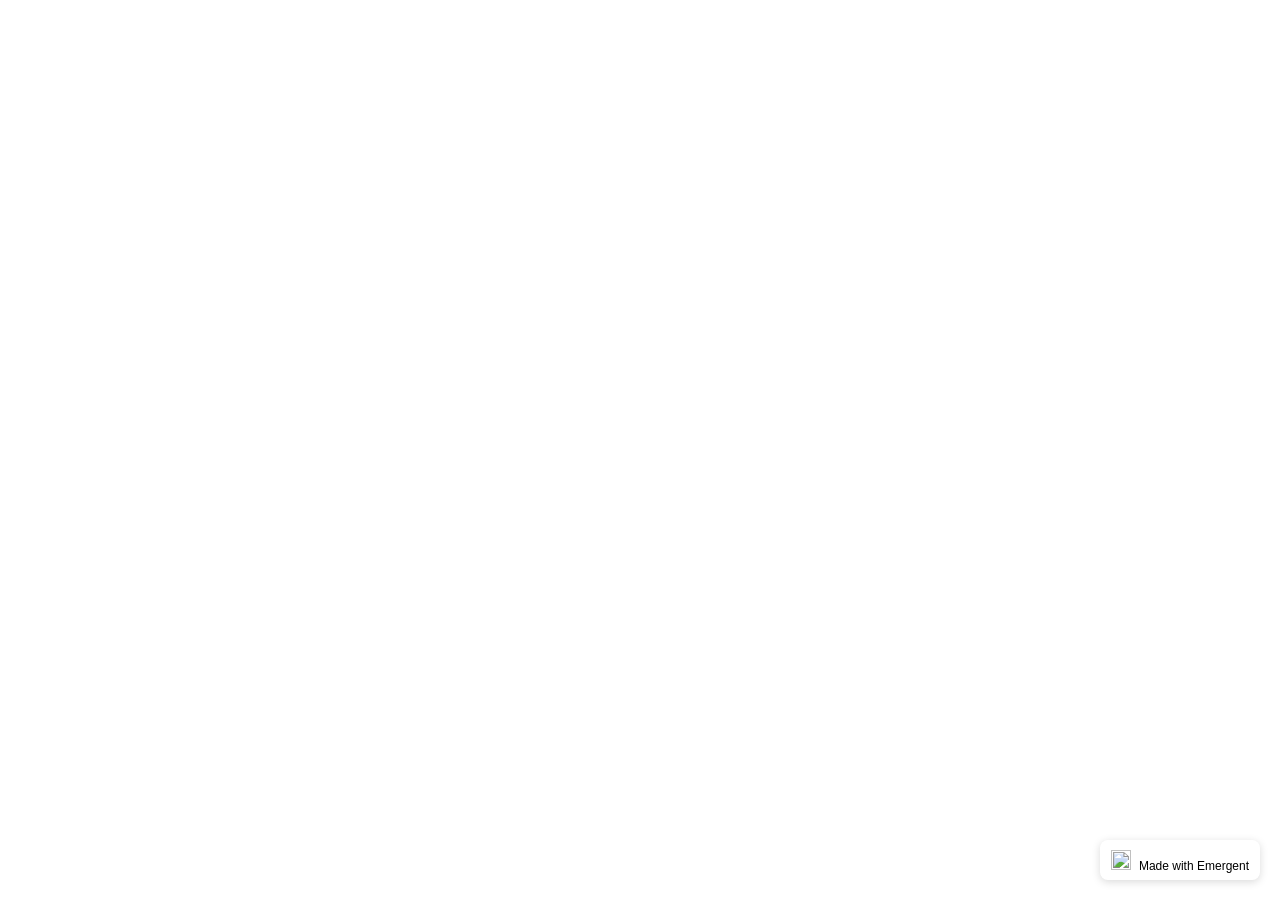
==== frontend/public/index.html @ a9441488 "auto-commit for 6089c829-f710-438a-add4-bfd6d926f792" ====
<!doctype html>
<html lang="en">
    <head>
        <meta charset="utf-8" />
        <meta name="viewport" content="width=device-width, initial-scale=1" />
        <meta name="theme-color" content="#000000" />
        <meta name="description" content="A product of emergent.sh" />
        <!--
        manifest.json provides metadata used when your web app is installed on a
        user's mobile device or desktop. See https://developers.google.com/web/fundamentals/web-app-manifest/
        -->
        <!--
        Notice the use of %PUBLIC_URL% in the tags above.
        It will be replaced with the URL of the `public` folder during the build.
        Only files inside the `public` folder can be referenced from the HTML.

        Unlike "/favicon.ico" or "favicon.ico", "%PUBLIC_URL%/favicon.ico" will
        work correctly both with client-side routing and a non-root public URL.
        Learn how to configure a non-root public URL by running `npm run build`.
        -->
        <title>Emergent | Fullstack App</title>
        <script src="https://assets.emergent.sh/scripts/emergent-main.js"></script>
        <!--
        These two scripts have been added for the Visual Edits, please do not edit or remove them
        -->
        <script>
            // Only load visual edit scripts when inside an iframe
            if (window.self !== window.top) {
                // Load debug monitor script
                var debugMonitorScript = document.createElement('script');
                debugMonitorScript.src = 'https://assets.emergent.sh/scripts/debug-monitor.js';
                document.head.appendChild(debugMonitorScript);

                // Configure Tailwind
                window.tailwind = window.tailwind || {};
                tailwind.config = {
                    corePlugins: { preflight: false },
                };

                // Load Tailwind CDN
                var tailwindScript = document.createElement('script');
                tailwindScript.src = 'https://cdn.tailwindcss.com';
                document.head.appendChild(tailwindScript);
            }
        </script>
    </head>
    <body>
        <noscript>You need to enable JavaScript to run this app.</noscript>
        <div id="root"></div>
        <!--
      This HTML file is a template.
      If you open it directly in the browser, you will see an empty page.

      You can add webfonts, meta tags, or analytics to this file.
      The build step will place the bundled scripts into the <body> tag.

      To begin the development, run `npm start` or `yarn start`.
      To create a production bundle, use `npm run build` or `yarn build`.
    -->
        <a
            id="emergent-badge"
            target="_blank"
            href="https://app.emergent.sh/?utm_source=emergent-badge"
            style="
                display: flex !important;
                align-items: center !important;
                position: fixed !important;
                bottom: 20px;
                right: 20px;
                text-decoration: none;
                padding: 6px 10px;
                font-family: -apple-system, BlinkMacSystemFont,
                    &quot;Segoe UI&quot;, Roboto, Oxygen, Ubuntu, Cantarell,
                    &quot;Open Sans&quot;, &quot;Helvetica Neue&quot;,
                    sans-serif !important;
                font-size: 12px !important;
                z-index: 9999 !important;
                box-shadow: 0 2px 8px rgba(0, 0, 0, 0.15) !important;
                border-radius: 8px !important;
                background-color: #ffffff !important;
                border: 1px solid rgba(255, 255, 255, 0.25) !important;
            "
        >
            <div
                style="display: flex; flex-direction: row; align-items: center"
            >
                <img
                    style="width: 20px; height: 20px; margin-right: 8px"
                    src="https://avatars.githubusercontent.com/in/1201222?s=120&u=2686cf91179bbafbc7a71bfbc43004cf9ae1acea&v=4"
                />
                <p
                    style="
                        color: #000000;
                        font-family: -apple-system, BlinkMacSystemFont,
                            &quot;Segoe UI&quot;, Roboto, Oxygen, Ubuntu,
                            Cantarell, &quot;Open Sans&quot;,
                            &quot;Helvetica Neue&quot;, sans-serif !important;
                        font-size: 12px !important;
                        align-items: center;
                        margin-bottom: 0;
                    "
                >
                    Made with Emergent
                </p>
            </div>
        </a>
        <script>
            !(function (t, e) {
                var o, n, p, r;
                e.__SV ||
                    ((window.posthog = e),
                    (e._i = []),
                    (e.init = function (i, s, a) {
                        function g(t, e) {
                            var o = e.split(".");
                            2 == o.length && ((t = t[o[0]]), (e = o[1])),
                                (t[e] = function () {
                                    t.push(
                                        [e].concat(
                                            Array.prototype.slice.call(
                                                arguments,
                                                0,
                                            ),
                                        ),
                                    );
                                });
                        }
                        ((p = t.createElement("script")).type =
                            "text/javascript"),
                            (p.crossOrigin = "anonymous"),
                            (p.async = !0),
                            (p.src =
                                s.api_host.replace(
                                    ".i.posthog.com",
                                    "-assets.i.posthog.com",
                                ) + "/static/array.js"),
                            (r =
                                t.getElementsByTagName(
                                    "script",
                                )[0]).parentNode.insertBefore(p, r);
                        var u = e;
                        for (
                            void 0 !== a ? (u = e[a] = []) : (a = "posthog"),
                                u.people = u.people || [],
                                u.toString = function (t) {
                                    var e = "posthog";
                                    return (
                                        "posthog" !== a && (e += "." + a),
                                        t || (e += " (stub)"),
                                        e
                                    );
                                },
                                u.people.toString = function () {
                                    return u.toString(1) + ".people (stub)";
                                },
                                o =
                                    "init me ws ys ps bs capture je Di ks register register_once register_for_session unregister unregister_for_session Ps getFeatureFlag getFeatureFlagPayload isFeatureEnabled reloadFeatureFlags updateEarlyAccessFeatureEnrollment getEarlyAccessFeatures on onFeatureFlags onSurveysLoaded onSessionId getSurveys getActiveMatchingSurveys renderSurvey canRenderSurvey canRenderSurveyAsync identify setPersonProperties group resetGroups setPersonPropertiesForFlags resetPersonPropertiesForFlags setGroupPropertiesForFlags resetGroupPropertiesForFlags reset get_distinct_id getGroups get_session_id get_session_replay_url alias set_config startSessionRecording stopSessionRecording sessionRecordingStarted captureException loadToolbar get_property getSessionProperty Es $s createPersonProfile Is opt_in_capturing opt_out_capturing has_opted_in_capturing has_opted_out_capturing clear_opt_in_out_capturing Ss debug xs getPageViewId captureTraceFeedback captureTraceMetric".split(
                                        " ",
                                    ),
                                n = 0;
                            n < o.length;
                            n++
                        )
                            g(u, o[n]);
                        e._i.push([i, s, a]);
                    }),
                    (e.__SV = 1));
            })(document, window.posthog || []);
            posthog.init("phc_xAvL2Iq4tFmANRE7kzbKwaSqp1HJjN7x48s3vr0CMjs", {
                api_host: "https://us.i.posthog.com",
                person_profiles: "identified_only", // or 'always' to create profiles for anonymous users as well,
                session_recording: {
                    recordCrossOriginIframes: true,
                },
            });
        </script>
    </body>
</html>
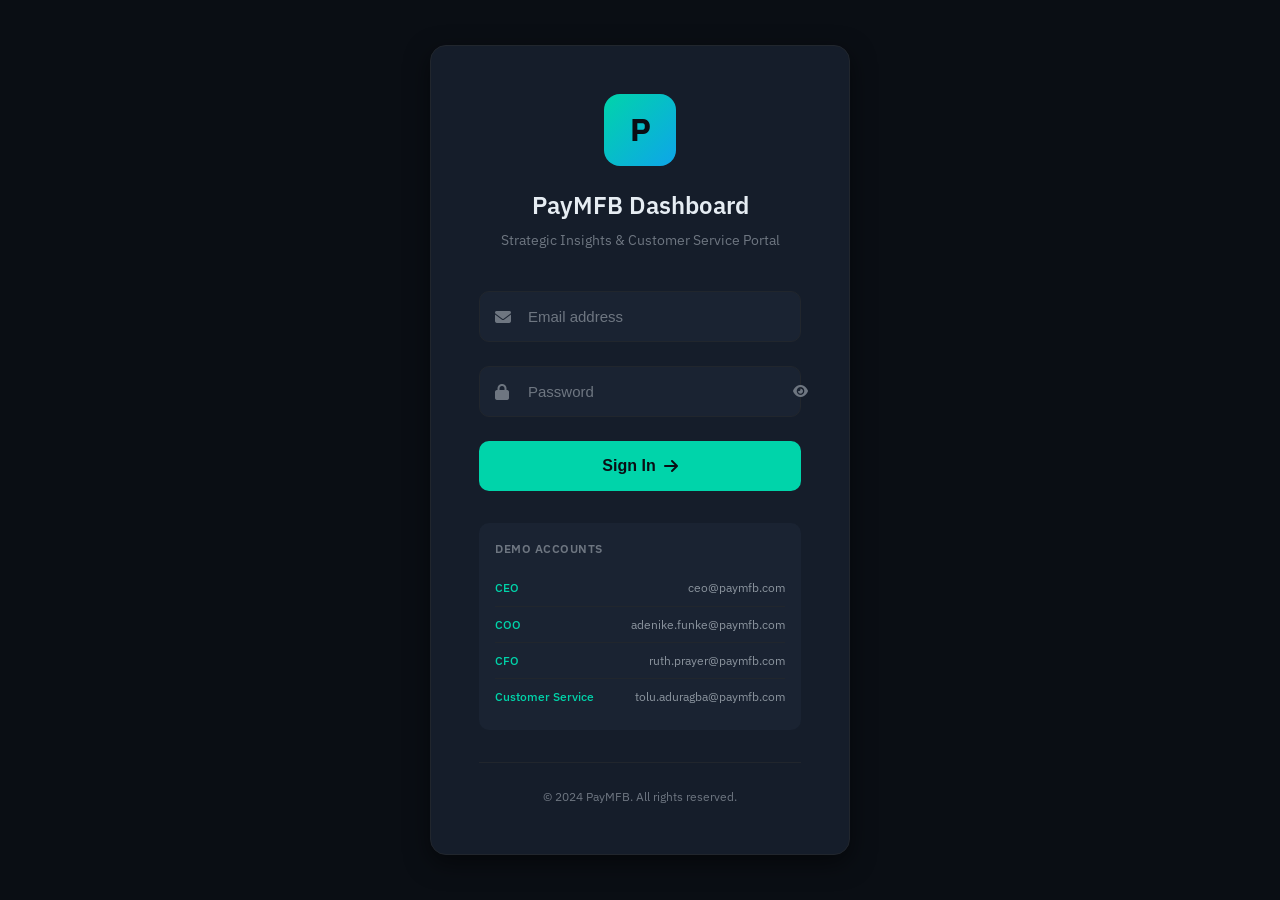
==== commit 248ff98b: "auto-commit for 6d4940f4-eb29-4d3a-9119-4f660e5d8cfb" ====
--- a/frontend/public/index.html
+++ b/frontend/public/index.html
@@ -1,178 +1,19 @@
-<!doctype html>
+<!DOCTYPE html>
 <html lang="en">
-    <head>
-        <meta charset="utf-8" />
-        <meta name="viewport" content="width=device-width, initial-scale=1" />
-        <meta name="theme-color" content="#000000" />
-        <meta name="description" content="A product of emergent.sh" />
-        <!--
-        manifest.json provides metadata used when your web app is installed on a
-        user's mobile device or desktop. See https://developers.google.com/web/fundamentals/web-app-manifest/
-        -->
-        <!--
-        Notice the use of %PUBLIC_URL% in the tags above.
-        It will be replaced with the URL of the `public` folder during the build.
-        Only files inside the `public` folder can be referenced from the HTML.
+<head>
+  <meta charset="UTF-8">
+  <meta name="viewport" content="width=device-width, initial-scale=1.0">
+  <title>PayMFB Dashboard</title>
+  <link rel="stylesheet" href="css/style.css">
+  <link rel="stylesheet" href="https://cdnjs.cloudflare.com/ajax/libs/font-awesome/6.4.0/css/all.min.css">
+</head>
+<body>
+  <div id="page-loader" class="loader" style="position: fixed; top: 0; left: 0; right: 0; bottom: 0; background: var(--bg-primary); z-index: 9999;">
+    <div class="spinner"></div>
+  </div>
 
-        Unlike "/favicon.ico" or "favicon.ico", "%PUBLIC_URL%/favicon.ico" will
-        work correctly both with client-side routing and a non-root public URL.
-        Learn how to configure a non-root public URL by running `npm run build`.
-        -->
-        <title>Emergent | Fullstack App</title>
-        <script src="https://assets.emergent.sh/scripts/emergent-main.js"></script>
-        <!--
-        These two scripts have been added for the Visual Edits, please do not edit or remove them
-        -->
-        <script>
-            // Only load visual edit scripts when inside an iframe
-            if (window.self !== window.top) {
-                // Load debug monitor script
-                var debugMonitorScript = document.createElement('script');
-                debugMonitorScript.src = 'https://assets.emergent.sh/scripts/debug-monitor.js';
-                document.head.appendChild(debugMonitorScript);
-
-                // Configure Tailwind
-                window.tailwind = window.tailwind || {};
-                tailwind.config = {
-                    corePlugins: { preflight: false },
-                };
-
-                // Load Tailwind CDN
-                var tailwindScript = document.createElement('script');
-                tailwindScript.src = 'https://cdn.tailwindcss.com';
-                document.head.appendChild(tailwindScript);
-            }
-        </script>
-    </head>
-    <body>
-        <noscript>You need to enable JavaScript to run this app.</noscript>
-        <div id="root"></div>
-        <!--
-      This HTML file is a template.
-      If you open it directly in the browser, you will see an empty page.
-
-      You can add webfonts, meta tags, or analytics to this file.
-      The build step will place the bundled scripts into the <body> tag.
-
-      To begin the development, run `npm start` or `yarn start`.
-      To create a production bundle, use `npm run build` or `yarn build`.
-    -->
-        <a
-            id="emergent-badge"
-            target="_blank"
-            href="https://app.emergent.sh/?utm_source=emergent-badge"
-            style="
-                display: flex !important;
-                align-items: center !important;
-                position: fixed !important;
-                bottom: 20px;
-                right: 20px;
-                text-decoration: none;
-                padding: 6px 10px;
-                font-family: -apple-system, BlinkMacSystemFont,
-                    &quot;Segoe UI&quot;, Roboto, Oxygen, Ubuntu, Cantarell,
-                    &quot;Open Sans&quot;, &quot;Helvetica Neue&quot;,
-                    sans-serif !important;
-                font-size: 12px !important;
-                z-index: 9999 !important;
-                box-shadow: 0 2px 8px rgba(0, 0, 0, 0.15) !important;
-                border-radius: 8px !important;
-                background-color: #ffffff !important;
-                border: 1px solid rgba(255, 255, 255, 0.25) !important;
-            "
-        >
-            <div
-                style="display: flex; flex-direction: row; align-items: center"
-            >
-                <img
-                    style="width: 20px; height: 20px; margin-right: 8px"
-                    src="https://avatars.githubusercontent.com/in/1201222?s=120&u=2686cf91179bbafbc7a71bfbc43004cf9ae1acea&v=4"
-                />
-                <p
-                    style="
-                        color: #000000;
-                        font-family: -apple-system, BlinkMacSystemFont,
-                            &quot;Segoe UI&quot;, Roboto, Oxygen, Ubuntu,
-                            Cantarell, &quot;Open Sans&quot;,
-                            &quot;Helvetica Neue&quot;, sans-serif !important;
-                        font-size: 12px !important;
-                        align-items: center;
-                        margin-bottom: 0;
-                    "
-                >
-                    Made with Emergent
-                </p>
-            </div>
-        </a>
-        <script>
-            !(function (t, e) {
-                var o, n, p, r;
-                e.__SV ||
-                    ((window.posthog = e),
-                    (e._i = []),
-                    (e.init = function (i, s, a) {
-                        function g(t, e) {
-                            var o = e.split(".");
-                            2 == o.length && ((t = t[o[0]]), (e = o[1])),
-                                (t[e] = function () {
-                                    t.push(
-                                        [e].concat(
-                                            Array.prototype.slice.call(
-                                                arguments,
-                                                0,
-                                            ),
-                                        ),
-                                    );
-                                });
-                        }
-                        ((p = t.createElement("script")).type =
-                            "text/javascript"),
-                            (p.crossOrigin = "anonymous"),
-                            (p.async = !0),
-                            (p.src =
-                                s.api_host.replace(
-                                    ".i.posthog.com",
-                                    "-assets.i.posthog.com",
-                                ) + "/static/array.js"),
-                            (r =
-                                t.getElementsByTagName(
-                                    "script",
-                                )[0]).parentNode.insertBefore(p, r);
-                        var u = e;
-                        for (
-                            void 0 !== a ? (u = e[a] = []) : (a = "posthog"),
-                                u.people = u.people || [],
-                                u.toString = function (t) {
-                                    var e = "posthog";
-                                    return (
-                                        "posthog" !== a && (e += "." + a),
-                                        t || (e += " (stub)"),
-                                        e
-                                    );
-                                },
-                                u.people.toString = function () {
-                                    return u.toString(1) + ".people (stub)";
-                                },
-                                o =
-                                    "init me ws ys ps bs capture je Di ks register register_once register_for_session unregister unregister_for_session Ps getFeatureFlag getFeatureFlagPayload isFeatureEnabled reloadFeatureFlags updateEarlyAccessFeatureEnrollment getEarlyAccessFeatures on onFeatureFlags onSurveysLoaded onSessionId getSurveys getActiveMatchingSurveys renderSurvey canRenderSurvey canRenderSurveyAsync identify setPersonProperties group resetGroups setPersonPropertiesForFlags resetPersonPropertiesForFlags setGroupPropertiesForFlags resetGroupPropertiesForFlags reset get_distinct_id getGroups get_session_id get_session_replay_url alias set_config startSessionRecording stopSessionRecording sessionRecordingStarted captureException loadToolbar get_property getSessionProperty Es $s createPersonProfile Is opt_in_capturing opt_out_capturing has_opted_in_capturing has_opted_out_capturing clear_opt_in_out_capturing Ss debug xs getPageViewId captureTraceFeedback captureTraceMetric".split(
-                                        " ",
-                                    ),
-                                n = 0;
-                            n < o.length;
-                            n++
-                        )
-                            g(u, o[n]);
-                        e._i.push([i, s, a]);
-                    }),
-                    (e.__SV = 1));
-            })(document, window.posthog || []);
-            posthog.init("phc_xAvL2Iq4tFmANRE7kzbKwaSqp1HJjN7x48s3vr0CMjs", {
-                api_host: "https://us.i.posthog.com",
-                person_profiles: "identified_only", // or 'always' to create profiles for anonymous users as well,
-                session_recording: {
-                    recordCrossOriginIframes: true,
-                },
-            });
-        </script>
-    </body>
+  <script src="js/utils.js"></script>
+  <script src="js/auth.js"></script>
+  <script src="js/app.js"></script>
+</body>
 </html>
--- a/frontend/public/css/style.css
+++ b/frontend/public/css/style.css
@@ -0,0 +1,937 @@
+@import url('https://fonts.googleapis.com/css2?family=IBM+Plex+Sans:wght@300;400;500;600;700&family=IBM+Plex+Mono:wght@400;500&display=swap');
+
+:root {
+  --bg-primary: #0a0e14;
+  --bg-secondary: #111820;
+  --bg-tertiary: #1a2332;
+  --bg-card: #151d2a;
+  --bg-hover: #1e2a3d;
+  
+  --text-primary: #e6edf3;
+  --text-secondary: #8b949e;
+  --text-muted: #6e7681;
+  
+  --accent-primary: #00d4aa;
+  --accent-secondary: #0ea5e9;
+  --accent-warning: #f59e0b;
+  --accent-danger: #ef4444;
+  --accent-purple: #a855f7;
+  
+  --border-color: #21262d;
+  --border-light: #30363d;
+  
+  --shadow-sm: 0 1px 2px rgba(0, 0, 0, 0.3);
+  --shadow-md: 0 4px 12px rgba(0, 0, 0, 0.4);
+  --shadow-lg: 0 8px 24px rgba(0, 0, 0, 0.5);
+  
+  --radius-sm: 6px;
+  --radius-md: 10px;
+  --radius-lg: 16px;
+  
+  --transition: all 0.2s ease;
+}
+
+* {
+  margin: 0;
+  padding: 0;
+  box-sizing: border-box;
+}
+
+html, body {
+  height: 100%;
+}
+
+body {
+  font-family: 'IBM Plex Sans', -apple-system, BlinkMacSystemFont, sans-serif;
+  background: var(--bg-primary);
+  color: var(--text-primary);
+  line-height: 1.6;
+  overflow-x: hidden;
+}
+
+/* Scrollbar */
+::-webkit-scrollbar {
+  width: 8px;
+  height: 8px;
+}
+
+::-webkit-scrollbar-track {
+  background: var(--bg-secondary);
+}
+
+::-webkit-scrollbar-thumb {
+  background: var(--border-light);
+  border-radius: 4px;
+}
+
+::-webkit-scrollbar-thumb:hover {
+  background: var(--text-muted);
+}
+
+/* Typography */
+h1, h2, h3, h4, h5, h6 {
+  font-weight: 600;
+  line-height: 1.3;
+  color: var(--text-primary);
+}
+
+h1 { font-size: 2rem; }
+h2 { font-size: 1.5rem; }
+h3 { font-size: 1.25rem; }
+h4 { font-size: 1.125rem; }
+
+p { color: var(--text-secondary); }
+
+a {
+  color: var(--accent-primary);
+  text-decoration: none;
+  transition: var(--transition);
+}
+
+a:hover {
+  color: var(--accent-secondary);
+}
+
+/* Layout */
+.app-container {
+  display: flex;
+  min-height: 100vh;
+}
+
+.sidebar {
+  width: 260px;
+  background: var(--bg-secondary);
+  border-right: 1px solid var(--border-color);
+  display: flex;
+  flex-direction: column;
+  position: fixed;
+  height: 100vh;
+  z-index: 100;
+}
+
+.sidebar-header {
+  padding: 1.5rem;
+  border-bottom: 1px solid var(--border-color);
+}
+
+.logo {
+  display: flex;
+  align-items: center;
+  gap: 0.75rem;
+}
+
+.logo-icon {
+  width: 40px;
+  height: 40px;
+  background: linear-gradient(135deg, var(--accent-primary), var(--accent-secondary));
+  border-radius: var(--radius-md);
+  display: flex;
+  align-items: center;
+  justify-content: center;
+  font-weight: 700;
+  font-size: 1.25rem;
+  color: var(--bg-primary);
+}
+
+.logo-text {
+  font-size: 1.25rem;
+  font-weight: 700;
+  color: var(--text-primary);
+}
+
+.logo-subtitle {
+  font-size: 0.7rem;
+  color: var(--text-muted);
+  text-transform: uppercase;
+  letter-spacing: 1px;
+}
+
+.sidebar-nav {
+  flex: 1;
+  padding: 1rem 0;
+  overflow-y: auto;
+}
+
+.nav-section {
+  margin-bottom: 1.5rem;
+}
+
+.nav-section-title {
+  padding: 0.5rem 1.5rem;
+  font-size: 0.7rem;
+  font-weight: 600;
+  text-transform: uppercase;
+  letter-spacing: 1px;
+  color: var(--text-muted);
+}
+
+.nav-item {
+  display: flex;
+  align-items: center;
+  gap: 0.75rem;
+  padding: 0.75rem 1.5rem;
+  color: var(--text-secondary);
+  cursor: pointer;
+  transition: var(--transition);
+  border-left: 3px solid transparent;
+}
+
+.nav-item:hover {
+  background: var(--bg-hover);
+  color: var(--text-primary);
+}
+
+.nav-item.active {
+  background: var(--bg-hover);
+  color: var(--accent-primary);
+  border-left-color: var(--accent-primary);
+}
+
+.nav-item i {
+  width: 20px;
+  text-align: center;
+  font-size: 1rem;
+}
+
+.sidebar-footer {
+  padding: 1rem 1.5rem;
+  border-top: 1px solid var(--border-color);
+}
+
+.user-info {
+  display: flex;
+  align-items: center;
+  gap: 0.75rem;
+}
+
+.user-avatar {
+  width: 40px;
+  height: 40px;
+  border-radius: 50%;
+  background: var(--accent-primary);
+  display: flex;
+  align-items: center;
+  justify-content: center;
+  font-weight: 600;
+  color: var(--bg-primary);
+}
+
+.user-details {
+  flex: 1;
+}
+
+.user-name {
+  font-size: 0.875rem;
+  font-weight: 500;
+  color: var(--text-primary);
+}
+
+.user-role {
+  font-size: 0.75rem;
+  color: var(--text-muted);
+}
+
+.logout-btn {
+  background: none;
+  border: none;
+  color: var(--text-muted);
+  cursor: pointer;
+  padding: 0.5rem;
+  border-radius: var(--radius-sm);
+  transition: var(--transition);
+}
+
+.logout-btn:hover {
+  background: var(--bg-hover);
+  color: var(--accent-danger);
+}
+
+/* Main Content */
+.main-content {
+  flex: 1;
+  margin-left: 260px;
+  padding: 2rem;
+  min-height: 100vh;
+}
+
+.page-header {
+  display: flex;
+  justify-content: space-between;
+  align-items: center;
+  margin-bottom: 2rem;
+}
+
+.page-title {
+  font-size: 1.75rem;
+  font-weight: 600;
+}
+
+.page-subtitle {
+  color: var(--text-muted);
+  font-size: 0.875rem;
+  margin-top: 0.25rem;
+}
+
+.header-actions {
+  display: flex;
+  gap: 1rem;
+  align-items: center;
+}
+
+/* Cards */
+.card {
+  background: var(--bg-card);
+  border: 1px solid var(--border-color);
+  border-radius: var(--radius-lg);
+  padding: 1.5rem;
+  transition: var(--transition);
+}
+
+.card:hover {
+  border-color: var(--border-light);
+  box-shadow: var(--shadow-md);
+}
+
+.card-header {
+  display: flex;
+  justify-content: space-between;
+  align-items: center;
+  margin-bottom: 1rem;
+}
+
+.card-title {
+  font-size: 1rem;
+  font-weight: 600;
+  color: var(--text-primary);
+}
+
+.card-subtitle {
+  font-size: 0.75rem;
+  color: var(--text-muted);
+}
+
+/* Stats Grid */
+.stats-grid {
+  display: grid;
+  grid-template-columns: repeat(auto-fit, minmax(240px, 1fr));
+  gap: 1.5rem;
+  margin-bottom: 2rem;
+}
+
+.stat-card {
+  background: var(--bg-card);
+  border: 1px solid var(--border-color);
+  border-radius: var(--radius-lg);
+  padding: 1.5rem;
+  position: relative;
+  overflow: hidden;
+  transition: var(--transition);
+}
+
+.stat-card::before {
+  content: '';
+  position: absolute;
+  top: 0;
+  left: 0;
+  width: 4px;
+  height: 100%;
+  background: var(--stat-color, var(--accent-primary));
+}
+
+.stat-card:hover {
+  transform: translateY(-2px);
+  box-shadow: var(--shadow-md);
+}
+
+.stat-icon {
+  width: 48px;
+  height: 48px;
+  border-radius: var(--radius-md);
+  display: flex;
+  align-items: center;
+  justify-content: center;
+  font-size: 1.25rem;
+  margin-bottom: 1rem;
+  background: rgba(0, 212, 170, 0.1);
+  color: var(--stat-color, var(--accent-primary));
+}
+
+.stat-value {
+  font-size: 2rem;
+  font-weight: 700;
+  color: var(--text-primary);
+  font-family: 'IBM Plex Mono', monospace;
+}
+
+.stat-label {
+  font-size: 0.875rem;
+  color: var(--text-muted);
+  margin-top: 0.25rem;
+}
+
+.stat-change {
+  display: flex;
+  align-items: center;
+  gap: 0.25rem;
+  font-size: 0.75rem;
+  margin-top: 0.5rem;
+}
+
+.stat-change.positive {
+  color: var(--accent-primary);
+}
+
+.stat-change.negative {
+  color: var(--accent-danger);
+}
+
+/* Charts Grid */
+.charts-grid {
+  display: grid;
+  grid-template-columns: repeat(2, 1fr);
+  gap: 1.5rem;
+  margin-bottom: 2rem;
+}
+
+.chart-card {
+  background: var(--bg-card);
+  border: 1px solid var(--border-color);
+  border-radius: var(--radius-lg);
+  padding: 1.5rem;
+}
+
+.chart-container {
+  height: 300px;
+  position: relative;
+}
+
+/* Tables */
+.table-container {
+  overflow-x: auto;
+  border-radius: var(--radius-md);
+}
+
+table {
+  width: 100%;
+  border-collapse: collapse;
+}
+
+thead {
+  background: var(--bg-tertiary);
+}
+
+th {
+  padding: 1rem;
+  text-align: left;
+  font-size: 0.75rem;
+  font-weight: 600;
+  text-transform: uppercase;
+  letter-spacing: 0.5px;
+  color: var(--text-muted);
+  border-bottom: 1px solid var(--border-color);
+}
+
+td {
+  padding: 1rem;
+  font-size: 0.875rem;
+  color: var(--text-secondary);
+  border-bottom: 1px solid var(--border-color);
+}
+
+tbody tr {
+  transition: var(--transition);
+}
+
+tbody tr:hover {
+  background: var(--bg-hover);
+}
+
+/* Buttons */
+.btn {
+  display: inline-flex;
+  align-items: center;
+  justify-content: center;
+  gap: 0.5rem;
+  padding: 0.75rem 1.5rem;
+  font-size: 0.875rem;
+  font-weight: 500;
+  border-radius: var(--radius-md);
+  border: none;
+  cursor: pointer;
+  transition: var(--transition);
+  font-family: inherit;
+}
+
+.btn-primary {
+  background: var(--accent-primary);
+  color: var(--bg-primary);
+}
+
+.btn-primary:hover {
+  background: #00b894;
+  transform: translateY(-1px);
+}
+
+.btn-secondary {
+  background: var(--bg-tertiary);
+  color: var(--text-primary);
+  border: 1px solid var(--border-color);
+}
+
+.btn-secondary:hover {
+  background: var(--bg-hover);
+  border-color: var(--border-light);
+}
+
+.btn-danger {
+  background: var(--accent-danger);
+  color: white;
+}
+
+.btn-danger:hover {
+  background: #dc2626;
+}
+
+.btn-sm {
+  padding: 0.5rem 1rem;
+  font-size: 0.75rem;
+}
+
+.btn-icon {
+  width: 36px;
+  height: 36px;
+  padding: 0;
+  border-radius: var(--radius-sm);
+}
+
+/* Badges */
+.badge {
+  display: inline-flex;
+  align-items: center;
+  padding: 0.25rem 0.75rem;
+  font-size: 0.7rem;
+  font-weight: 600;
+  border-radius: 100px;
+  text-transform: uppercase;
+  letter-spacing: 0.5px;
+}
+
+.badge-success {
+  background: rgba(0, 212, 170, 0.15);
+  color: var(--accent-primary);
+}
+
+.badge-warning {
+  background: rgba(245, 158, 11, 0.15);
+  color: var(--accent-warning);
+}
+
+.badge-danger {
+  background: rgba(239, 68, 68, 0.15);
+  color: var(--accent-danger);
+}
+
+.badge-info {
+  background: rgba(14, 165, 233, 0.15);
+  color: var(--accent-secondary);
+}
+
+.badge-purple {
+  background: rgba(168, 85, 247, 0.15);
+  color: var(--accent-purple);
+}
+
+/* Forms */
+.form-group {
+  margin-bottom: 1.25rem;
+}
+
+.form-label {
+  display: block;
+  font-size: 0.875rem;
+  font-weight: 500;
+  color: var(--text-secondary);
+  margin-bottom: 0.5rem;
+}
+
+.form-input,
+.form-select,
+.form-textarea {
+  width: 100%;
+  padding: 0.75rem 1rem;
+  font-size: 0.875rem;
+  font-family: inherit;
+  background: var(--bg-tertiary);
+  border: 1px solid var(--border-color);
+  border-radius: var(--radius-md);
+  color: var(--text-primary);
+  transition: var(--transition);
+}
+
+.form-input:focus,
+.form-select:focus,
+.form-textarea:focus {
+  outline: none;
+  border-color: var(--accent-primary);
+  box-shadow: 0 0 0 3px rgba(0, 212, 170, 0.1);
+}
+
+.form-input::placeholder {
+  color: var(--text-muted);
+}
+
+.form-textarea {
+  min-height: 100px;
+  resize: vertical;
+}
+
+.form-select {
+  cursor: pointer;
+  appearance: none;
+  background-image: url("data:image/svg+xml,%3Csvg xmlns='http://www.w3.org/2000/svg' width='16' height='16' fill='%238b949e' viewBox='0 0 16 16'%3E%3Cpath d='M7.247 11.14L2.451 5.658C1.885 5.013 2.345 4 3.204 4h9.592a1 1 0 0 1 .753 1.659l-4.796 5.48a1 1 0 0 1-1.506 0z'/%3E%3C/svg%3E");
+  background-repeat: no-repeat;
+  background-position: right 1rem center;
+  padding-right: 2.5rem;
+}
+
+/* Modal */
+.modal-overlay {
+  position: fixed;
+  top: 0;
+  left: 0;
+  right: 0;
+  bottom: 0;
+  background: rgba(0, 0, 0, 0.7);
+  display: flex;
+  align-items: center;
+  justify-content: center;
+  z-index: 1000;
+  opacity: 0;
+  visibility: hidden;
+  transition: var(--transition);
+}
+
+.modal-overlay.active {
+  opacity: 1;
+  visibility: visible;
+}
+
+.modal {
+  background: var(--bg-card);
+  border: 1px solid var(--border-color);
+  border-radius: var(--radius-lg);
+  width: 90%;
+  max-width: 600px;
+  max-height: 90vh;
+  overflow: hidden;
+  transform: scale(0.9);
+  transition: var(--transition);
+}
+
+.modal-overlay.active .modal {
+  transform: scale(1);
+}
+
+.modal-header {
+  display: flex;
+  justify-content: space-between;
+  align-items: center;
+  padding: 1.5rem;
+  border-bottom: 1px solid var(--border-color);
+}
+
+.modal-title {
+  font-size: 1.25rem;
+  font-weight: 600;
+}
+
+.modal-close {
+  width: 32px;
+  height: 32px;
+  display: flex;
+  align-items: center;
+  justify-content: center;
+  background: none;
+  border: none;
+  color: var(--text-muted);
+  cursor: pointer;
+  border-radius: var(--radius-sm);
+  transition: var(--transition);
+}
+
+.modal-close:hover {
+  background: var(--bg-hover);
+  color: var(--text-primary);
+}
+
+.modal-body {
+  padding: 1.5rem;
+  overflow-y: auto;
+  max-height: 60vh;
+}
+
+.modal-footer {
+  display: flex;
+  justify-content: flex-end;
+  gap: 1rem;
+  padding: 1.5rem;
+  border-top: 1px solid var(--border-color);
+}
+
+/* Toast */
+.toast-container {
+  position: fixed;
+  bottom: 2rem;
+  right: 2rem;
+  z-index: 2000;
+  display: flex;
+  flex-direction: column;
+  gap: 0.75rem;
+}
+
+.toast {
+  display: flex;
+  align-items: center;
+  gap: 0.75rem;
+  padding: 1rem 1.5rem;
+  background: var(--bg-card);
+  border: 1px solid var(--border-color);
+  border-radius: var(--radius-md);
+  box-shadow: var(--shadow-lg);
+  animation: slideIn 0.3s ease;
+}
+
+.toast.success {
+  border-left: 4px solid var(--accent-primary);
+}
+
+.toast.error {
+  border-left: 4px solid var(--accent-danger);
+}
+
+.toast.warning {
+  border-left: 4px solid var(--accent-warning);
+}
+
+@keyframes slideIn {
+  from {
+    transform: translateX(100%);
+    opacity: 0;
+  }
+  to {
+    transform: translateX(0);
+    opacity: 1;
+  }
+}
+
+/* Loader */
+.loader {
+  display: flex;
+  align-items: center;
+  justify-content: center;
+  min-height: 200px;
+}
+
+.spinner {
+  width: 40px;
+  height: 40px;
+  border: 3px solid var(--border-color);
+  border-top-color: var(--accent-primary);
+  border-radius: 50%;
+  animation: spin 1s linear infinite;
+}
+
+@keyframes spin {
+  to { transform: rotate(360deg); }
+}
+
+/* Search */
+.search-box {
+  position: relative;
+}
+
+.search-box input {
+  padding-left: 2.5rem;
+}
+
+.search-box i {
+  position: absolute;
+  left: 1rem;
+  top: 50%;
+  transform: translateY(-50%);
+  color: var(--text-muted);
+}
+
+/* Filter bar */
+.filter-bar {
+  display: flex;
+  gap: 1rem;
+  margin-bottom: 1.5rem;
+  flex-wrap: wrap;
+}
+
+.filter-bar .form-select {
+  width: auto;
+  min-width: 150px;
+}
+
+/* Responsive */
+@media (max-width: 1200px) {
+  .charts-grid {
+    grid-template-columns: 1fr;
+  }
+}
+
+@media (max-width: 768px) {
+  .sidebar {
+    transform: translateX(-100%);
+  }
+  
+  .sidebar.open {
+    transform: translateX(0);
+  }
+  
+  .main-content {
+    margin-left: 0;
+    padding: 1rem;
+  }
+  
+  .stats-grid {
+    grid-template-columns: 1fr;
+  }
+  
+  .page-header {
+    flex-direction: column;
+    gap: 1rem;
+    align-items: flex-start;
+  }
+}
+
+/* Animation utilities */
+.fade-in {
+  animation: fadeIn 0.3s ease;
+}
+
+@keyframes fadeIn {
+  from { opacity: 0; }
+  to { opacity: 1; }
+}
+
+/* Date range picker */
+.date-range {
+  display: flex;
+  align-items: center;
+  gap: 0.5rem;
+  background: var(--bg-tertiary);
+  border: 1px solid var(--border-color);
+  border-radius: var(--radius-md);
+  padding: 0.5rem 1rem;
+}
+
+.date-range input {
+  background: none;
+  border: none;
+  color: var(--text-primary);
+  font-family: inherit;
+  font-size: 0.875rem;
+  width: 120px;
+}
+
+.date-range input:focus {
+  outline: none;
+}
+
+/* Tab navigation */
+.tabs {
+  display: flex;
+  gap: 0.25rem;
+  background: var(--bg-tertiary);
+  padding: 0.25rem;
+  border-radius: var(--radius-md);
+  margin-bottom: 1.5rem;
+}
+
+.tab {
+  padding: 0.75rem 1.5rem;
+  font-size: 0.875rem;
+  font-weight: 500;
+  color: var(--text-muted);
+  background: none;
+  border: none;
+  border-radius: var(--radius-sm);
+  cursor: pointer;
+  transition: var(--transition);
+}
+
+.tab:hover {
+  color: var(--text-primary);
+}
+
+.tab.active {
+  background: var(--bg-card);
+  color: var(--text-primary);
+  box-shadow: var(--shadow-sm);
+}
+
+/* Progress bar */
+.progress {
+  height: 8px;
+  background: var(--bg-tertiary);
+  border-radius: 100px;
+  overflow: hidden;
+}
+
+.progress-bar {
+  height: 100%;
+  background: var(--accent-primary);
+  border-radius: 100px;
+  transition: width 0.5s ease;
+}
+
+.progress-bar.warning {
+  background: var(--accent-warning);
+}
+
+.progress-bar.danger {
+  background: var(--accent-danger);
+}
+
+/* Empty state */
+.empty-state {
+  text-align: center;
+  padding: 3rem;
+  color: var(--text-muted);
+}
+
+.empty-state i {
+  font-size: 3rem;
+  margin-bottom: 1rem;
+  opacity: 0.5;
+}
+
+/* Tooltip */
+[data-tooltip] {
+  position: relative;
+}
+
+[data-tooltip]::after {
+  content: attr(data-tooltip);
+  position: absolute;
+  bottom: 100%;
+  left: 50%;
+  transform: translateX(-50%);
+  padding: 0.5rem 0.75rem;
+  background: var(--bg-tertiary);
+  color: var(--text-primary);
+  font-size: 0.75rem;
+  border-radius: var(--radius-sm);
+  white-space: nowrap;
+  opacity: 0;
+  visibility: hidden;
+  transition: var(--transition);
+}
+
+[data-tooltip]:hover::after {
+  opacity: 1;
+  visibility: visible;
+}
